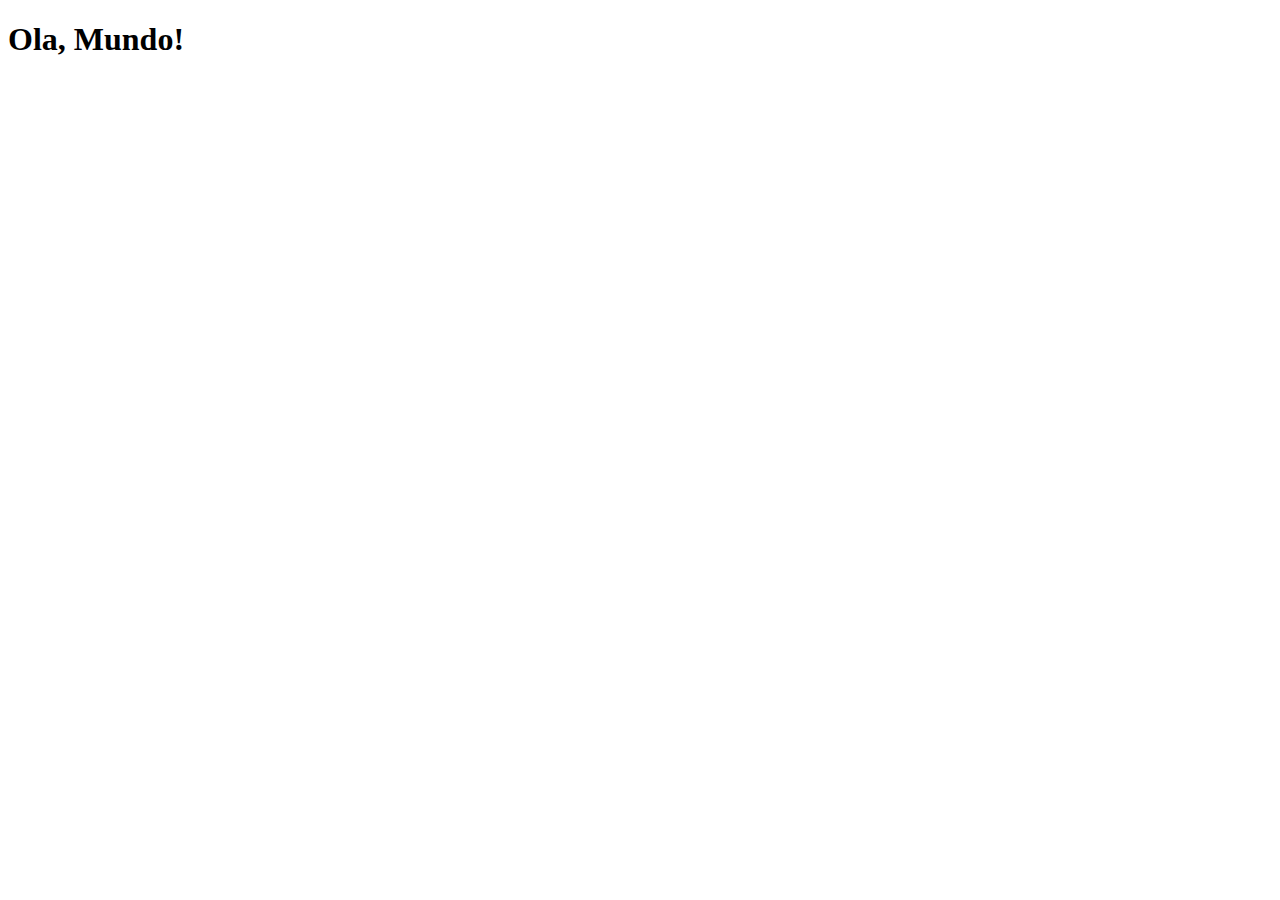
==== index.html @ 1b34bbfe "criação da pagina Principal" ====
<!DOCTYPE html>
<html lang="pt-br">
<head>
    <meta charset="UTF-8">
    <meta name="viewport" content="width=device-width, initial-scale=1.0">
    <title>Document</title>
    <link rel="shortcut icon" href="favicon.ico" type="image/x-icon">
</head>
<body>
    <h1>Ola, Mundo!</h1>
    
</body>
</html>
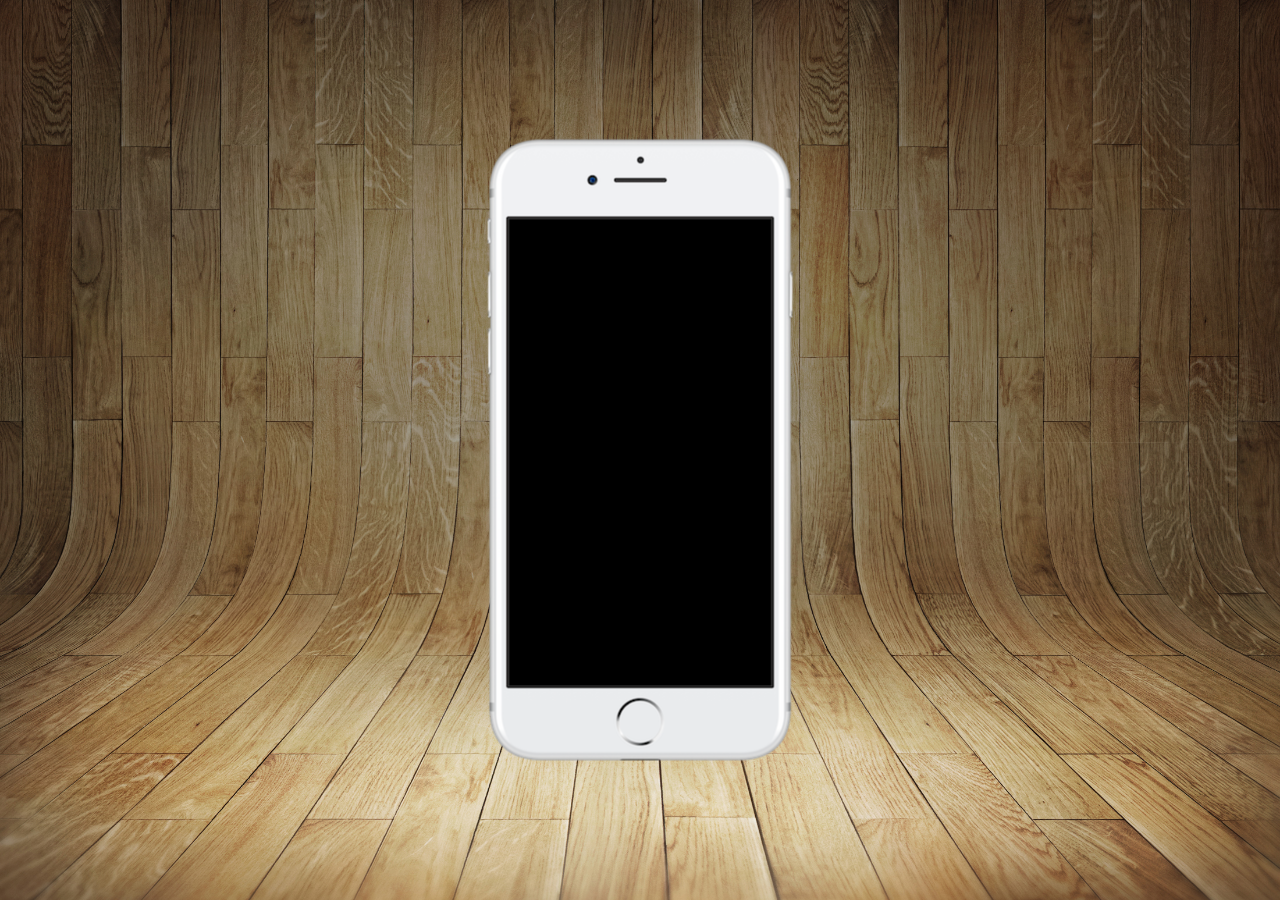
==== commit 699a5cc2: "atualização 001" ====
--- a/index.html
+++ b/index.html
@@ -5,9 +5,16 @@
     <meta name="viewport" content="width=device-width, initial-scale=1.0">
     <title>Document</title>
     <link rel="shortcut icon" href="favicon.ico" type="image/x-icon">
+    <link rel="stylesheet" href="estilos/style.css">
 </head>
 <body>
-    <h1>Ola, Mundo!</h1>
-    
+ <main>
+    <section id="telefone">
+
+    </section>
+    <section id="redes-socias">
+
+    </section>
+ </main>   
 </body>
 </html>--- a/estilos/style.css
+++ b/estilos/style.css
@@ -0,0 +1,29 @@
+@charset "UTF-8";
+*{
+    margin: 0;
+    padding: 0;
+    font-family: Arial, Helvetica, sans-serif;
+}
+html, body {
+    height: 100vh;
+    width: 100vw;
+}
+body{
+    background: url('../imagens/fundo-madeira.jpg') no-repeat top center;
+    background-size: cover;
+    background-attachment: fixed;
+}
+main{
+    height: 100vh;
+    position: relative;
+
+}
+section#telefone{
+    position: absolute;
+    top: 50%;
+    left: 50%;
+    transform: translate(-50%, -50%);
+    height: 627px;
+    width: 311px;
+    background: url('../imagens/frame-iphone.png') no-repeat;
+}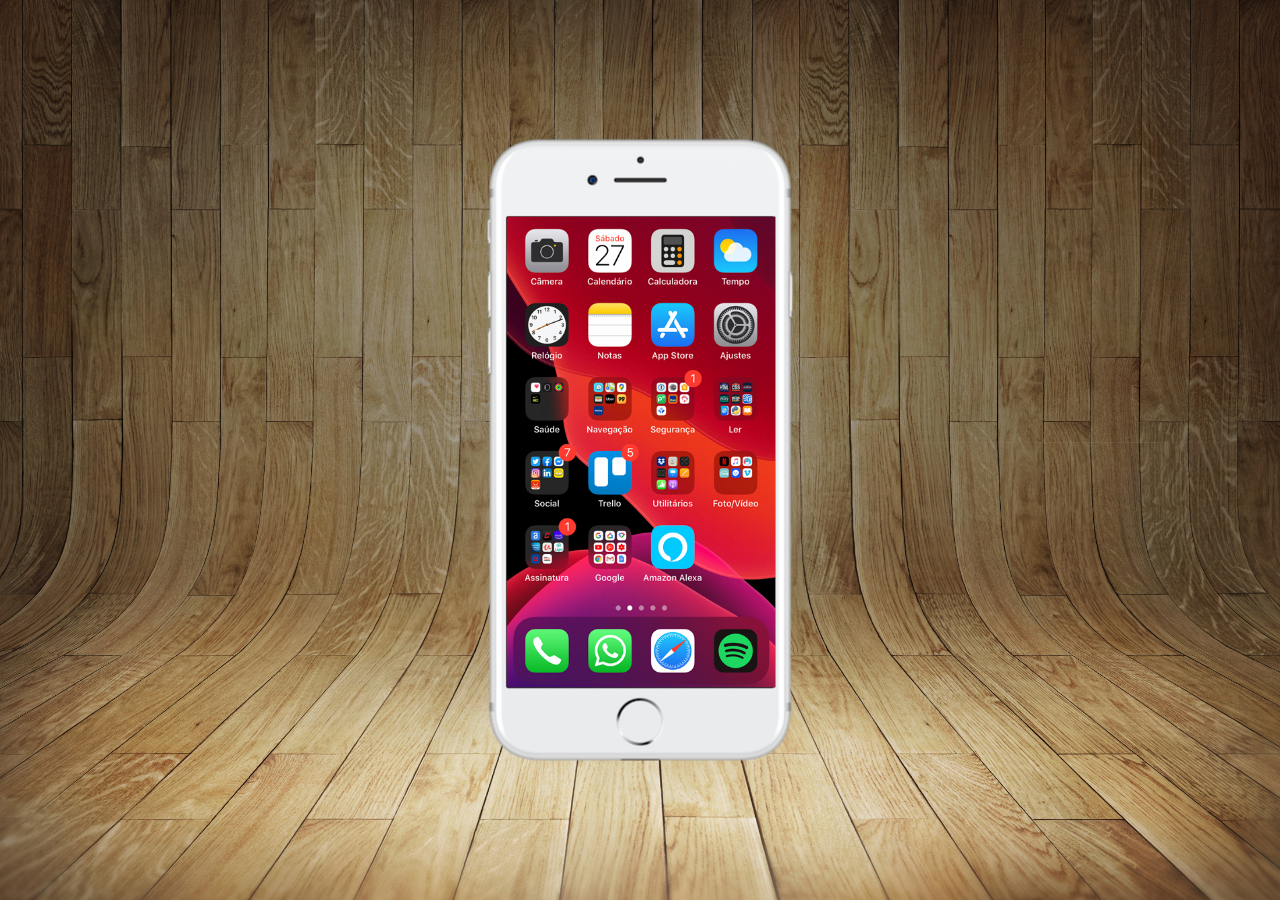
==== commit bb01c65b: "atualizacao de html e css" ====
--- a/index.html
+++ b/index.html
@@ -10,7 +10,8 @@
 <body>
  <main>
     <section id="telefone">
-
+<iframe src="home.html" name="tela" id="tela"
+frameborder="0"></iframe>
     </section>
     <section id="redes-socias">
 
--- a/estilos/style.css
+++ b/estilos/style.css
@@ -26,4 +26,11 @@
     height: 627px;
     width: 311px;
     background: url('../imagens/frame-iphone.png') no-repeat;
+}
+iframe#tela{
+    position: relative;
+    top: 80px;
+    left: 22px;
+    width: 269px;
+    height: 471px;
 }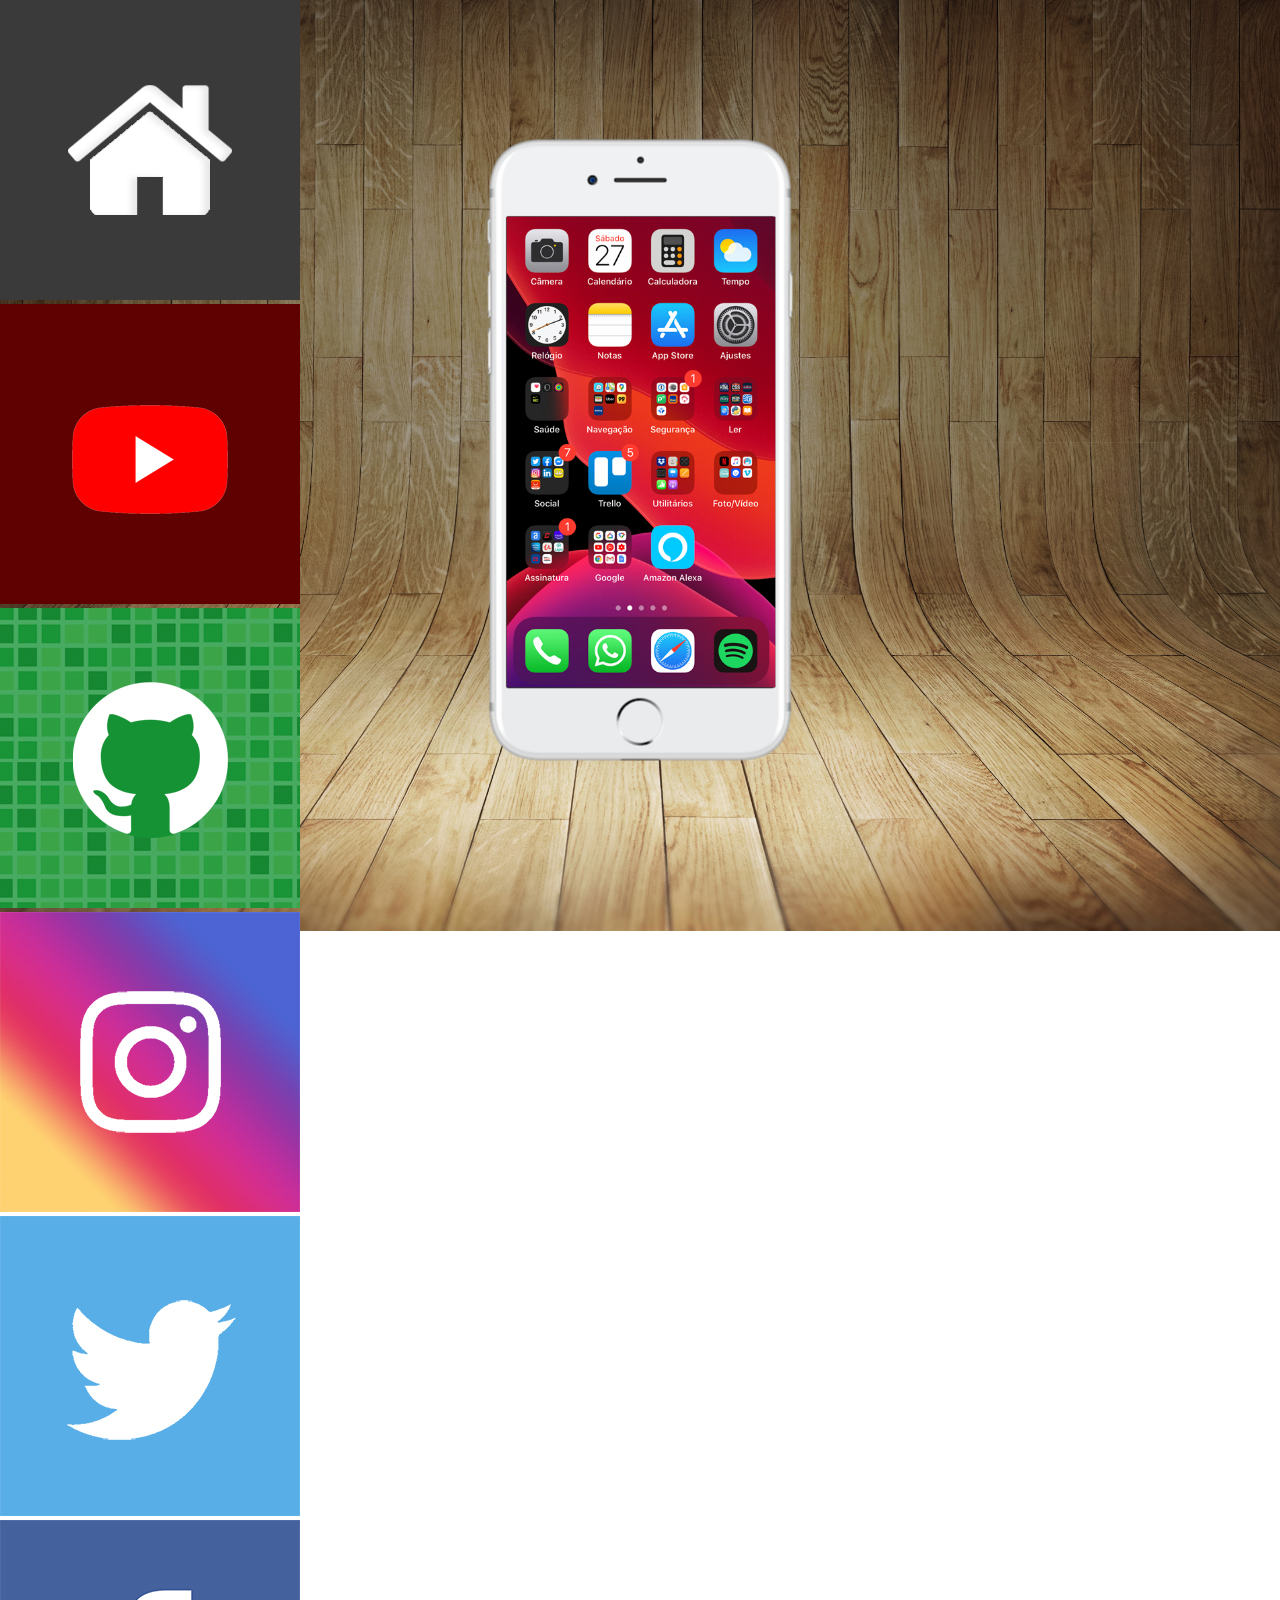
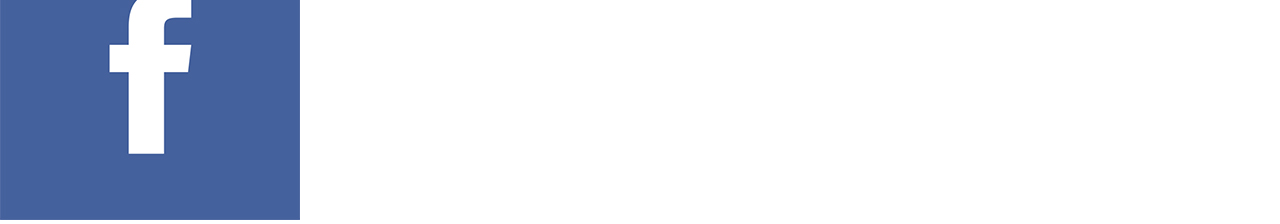
==== commit bc707d2b: "att" ====
--- a/index.html
+++ b/index.html
@@ -11,10 +11,17 @@
  <main>
     <section id="telefone">
 <iframe src="home.html" name="tela" id="tela"
-frameborder="0"></iframe>
+frameborder="0">
+Seu navegador não é compativel.
+</iframe>
     </section>
     <section id="redes-socias">
-
+        <a href="#" target="tela"><img src="imagens/logo-home.jpg" alt="Home"></a><br>
+        <a href="#" target="tela"><img src="imagens/logo-youtube.jpg" alt="Youtube"></a><br>
+        <a href="#" target="tela"><img src="imagens/logo-github.jpg" alt="GitHub"></a><br>
+        <a href="#" target="tela"><img src="imagens/logo-instagram.jpg" alt="Instagram"></a><br>
+        <a href="#" target="tela"><img src="imagens/logo-twitter.jpg" alt="Twitter"></a><br>
+        <a href="#" target="tela"><img src="imagens/logo-facebook.jpg" alt="Facebook"></a>
     </section>
  </main>   
 </body>
--- a/estilos/style.css
+++ b/estilos/style.css
@@ -33,4 +33,13 @@
     left: 22px;
     width: 269px;
     height: 471px;
+}
+section#redes-sociais{
+    text-align: right;
+}
+section#redes-sociais img {
+    width: 50px;
+    margin: 10px;
+    border-radius: 50%;
+    box-shadow: 2px 2px 5px rgba(0, 0, 0, 0.379);
 }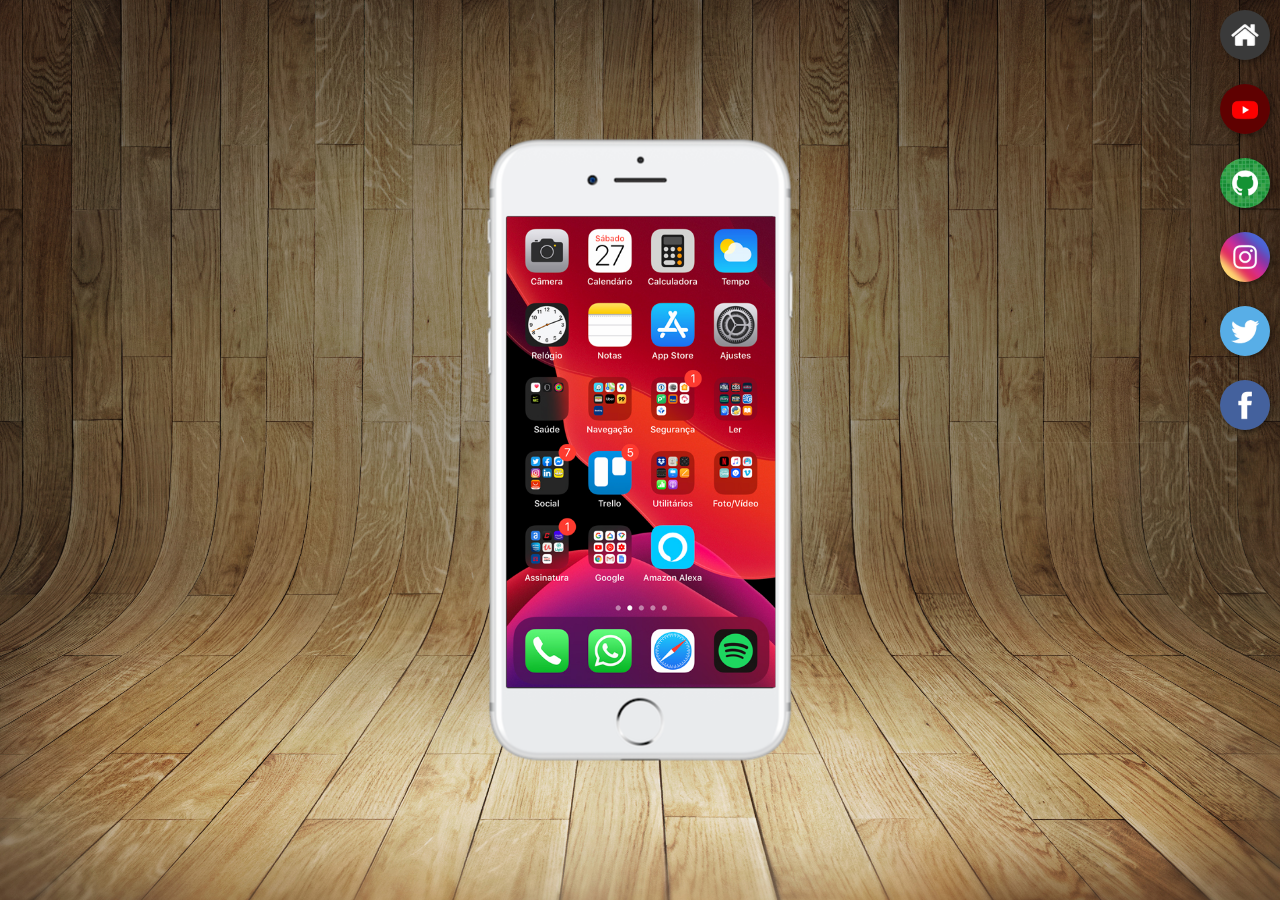
==== commit 56ed451e: "att" ====
--- a/index.html
+++ b/index.html
@@ -15,7 +15,7 @@
 Seu navegador não é compativel.
 </iframe>
     </section>
-    <section id="redes-socias">
+    <section id="redes-sociais">
         <a href="#" target="tela"><img src="imagens/logo-home.jpg" alt="Home"></a><br>
         <a href="#" target="tela"><img src="imagens/logo-youtube.jpg" alt="Youtube"></a><br>
         <a href="#" target="tela"><img src="imagens/logo-github.jpg" alt="GitHub"></a><br>
--- a/estilos/style.css
+++ b/estilos/style.css
@@ -42,4 +42,11 @@
     margin: 10px;
     border-radius: 50%;
     box-shadow: 2px 2px 5px rgba(0, 0, 0, 0.379);
+    box-sizing: border-box;
+}
+section#redes-sociais img:hover{
+    border: 2px solid rgba(255, 255, 255, 0.474);
+    transform: translate(-5px, -5px);
+    box-shadow: 5px 5px 10px rgba(0, 0, 0, 0.392);
+    transition: transform .2s;
 }